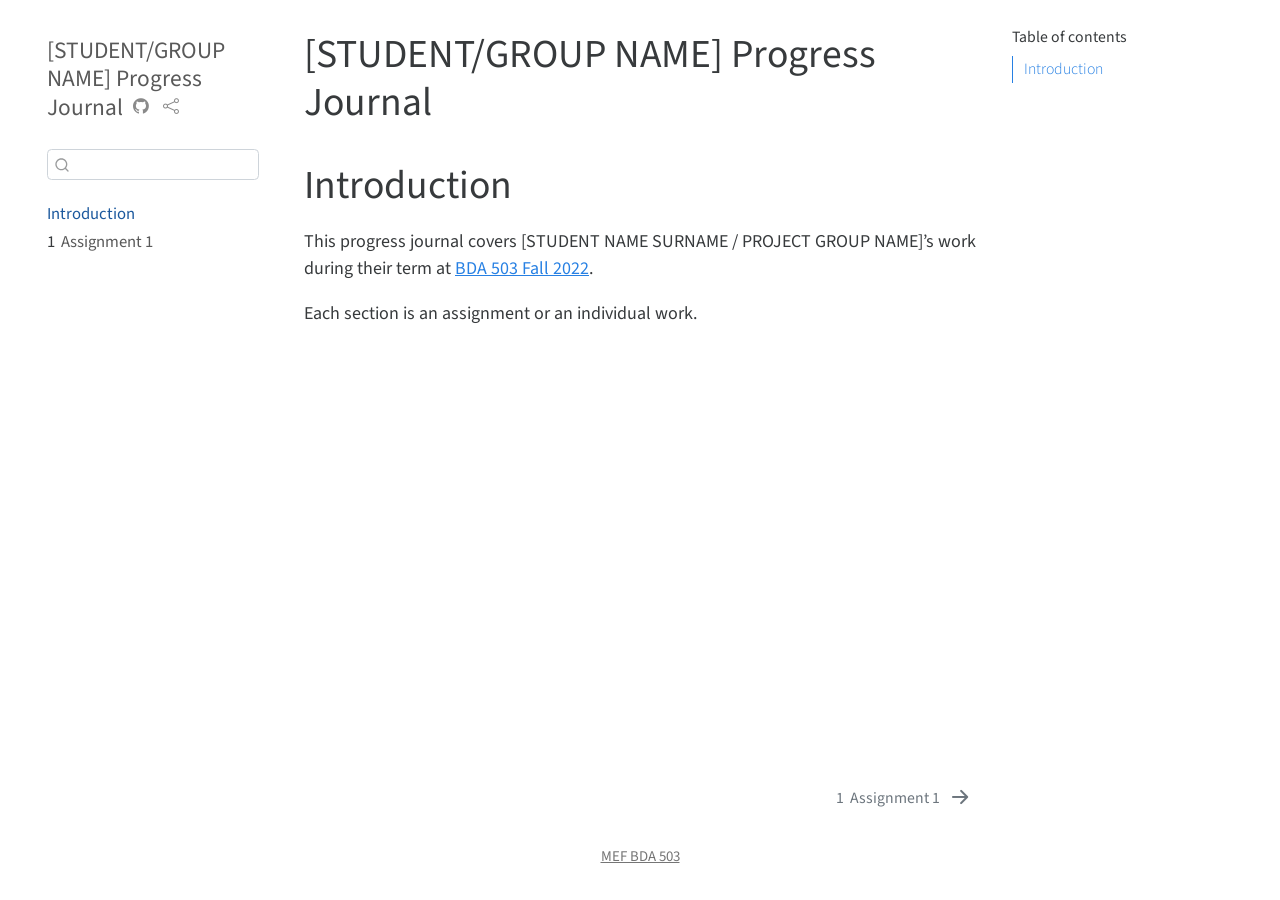
==== docs/index.html @ 937e17ab "Initial commit" ====
<!DOCTYPE html>
<html xmlns="http://www.w3.org/1999/xhtml" lang="en" xml:lang="en"><head>

<meta charset="utf-8">
<meta name="generator" content="quarto-1.0.38">

<meta name="viewport" content="width=device-width, initial-scale=1.0, user-scalable=yes">


<title>[STUDENT/GROUP NAME] Progress Journal</title>
<style>
code{white-space: pre-wrap;}
span.smallcaps{font-variant: small-caps;}
span.underline{text-decoration: underline;}
div.column{display: inline-block; vertical-align: top; width: 50%;}
div.hanging-indent{margin-left: 1.5em; text-indent: -1.5em;}
ul.task-list{list-style: none;}
</style>


<script src="site_libs/quarto-nav/quarto-nav.js"></script>
<script src="site_libs/quarto-nav/headroom.min.js"></script>
<script src="site_libs/clipboard/clipboard.min.js"></script>
<script src="site_libs/quarto-search/autocomplete.umd.js"></script>
<script src="site_libs/quarto-search/fuse.min.js"></script>
<script src="site_libs/quarto-search/quarto-search.js"></script>
<meta name="quarto:offset" content="./">
<link href="./assignment1.html" rel="next">
<script src="site_libs/quarto-html/quarto.js"></script>
<script src="site_libs/quarto-html/popper.min.js"></script>
<script src="site_libs/quarto-html/tippy.umd.min.js"></script>
<script src="site_libs/quarto-html/anchor.min.js"></script>
<link href="site_libs/quarto-html/tippy.css" rel="stylesheet">
<link href="site_libs/quarto-html/quarto-syntax-highlighting.css" rel="stylesheet" id="quarto-text-highlighting-styles">
<script src="site_libs/bootstrap/bootstrap.min.js"></script>
<link href="site_libs/bootstrap/bootstrap-icons.css" rel="stylesheet">
<link href="site_libs/bootstrap/bootstrap.min.css" rel="stylesheet" id="quarto-bootstrap" data-mode="light">
<script id="quarto-search-options" type="application/json">{
  "location": "sidebar",
  "copy-button": false,
  "collapse-after": 3,
  "panel-placement": "start",
  "type": "textbox",
  "limit": 20,
  "language": {
    "search-no-results-text": "No results",
    "search-matching-documents-text": "matching documents",
    "search-copy-link-title": "Copy link to search",
    "search-hide-matches-text": "Hide additional matches",
    "search-more-match-text": "more match in this document",
    "search-more-matches-text": "more matches in this document",
    "search-clear-button-title": "Clear",
    "search-detached-cancel-button-title": "Cancel",
    "search-submit-button-title": "Submit"
  }
}</script>


</head>

<body class="nav-sidebar floating">

<div id="quarto-search-results"></div>
  <header id="quarto-header" class="headroom fixed-top">
  <nav class="quarto-secondary-nav" data-bs-toggle="collapse" data-bs-target="#quarto-sidebar" aria-controls="quarto-sidebar" aria-expanded="false" aria-label="Toggle sidebar navigation" onclick="if (window.quartoToggleHeadroom) { window.quartoToggleHeadroom(); }">
    <div class="container-fluid d-flex justify-content-between">
      <h1 class="quarto-secondary-nav-title">[STUDENT/GROUP NAME] Progress Journal</h1>
      <button type="button" class="quarto-btn-toggle btn" aria-label="Show secondary navigation">
        <i class="bi bi-chevron-right"></i>
      </button>
    </div>
  </nav>
</header>
<!-- content -->
<div id="quarto-content" class="quarto-container page-columns page-rows-contents page-layout-article">
<!-- sidebar -->
  <nav id="quarto-sidebar" class="sidebar collapse sidebar-navigation floating overflow-auto">
    <div class="pt-lg-2 mt-2 text-left sidebar-header">
    <div class="sidebar-title mb-0 py-0">
      <a href="./">[STUDENT/GROUP NAME] Progress Journal</a> 
        <div class="sidebar-tools-main">
    <a href="https://github.com/pjournal/gh-pages-quarto-template" title="Source Code" class="sidebar-tool px-1"><i class="bi bi-github"></i></a>
    <a href="" title="Share" id="sidebar-tool-dropdown-0" class="sidebar-tool dropdown-toggle px-1" data-bs-toggle="dropdown" aria-expanded="false"><i class="bi bi-share"></i></a>
    <ul class="dropdown-menu" aria-labelledby="sidebar-tool-dropdown-0">
        <li>
          <a class="dropdown-item sidebar-tools-main-item" href="https://twitter.com/intent/tweet?url=|url|">
            <i class="bi bi-bi-twitter pe-1"></i>
          Twitter
          </a>
        </li>
        <li>
          <a class="dropdown-item sidebar-tools-main-item" href="https://www.facebook.com/sharer/sharer.php?u=|url|">
            <i class="bi bi-bi-facebook pe-1"></i>
          Facebook
          </a>
        </li>
    </ul>
</div>
    </div>
      </div>
      <div class="mt-2 flex-shrink-0 align-items-center">
        <div class="sidebar-search">
        <div id="quarto-search" class="" title="Search"></div>
        </div>
      </div>
    <div class="sidebar-menu-container"> 
    <ul class="list-unstyled mt-1">
        <li class="sidebar-item">
  <div class="sidebar-item-container"> 
  <a href="./index.html" class="sidebar-item-text sidebar-link active">Introduction</a>
  </div>
</li>
        <li class="sidebar-item">
  <div class="sidebar-item-container"> 
  <a href="./assignment1.html" class="sidebar-item-text sidebar-link"><span class="chapter-number">1</span>&nbsp; <span class="chapter-title">Assignment 1</span></a>
  </div>
</li>
    </ul>
    </div>
</nav>
<!-- margin-sidebar -->
    <div id="quarto-margin-sidebar" class="sidebar margin-sidebar">
        <nav id="TOC" role="doc-toc">
    <h2 id="toc-title">Table of contents</h2>
   
  <ul>
  <li><a href="#introduction" id="toc-introduction" class="nav-link active" data-scroll-target="#introduction">Introduction</a></li>
  </ul>
</nav>
    </div>
<!-- main -->
<main class="content" id="quarto-document-content">

<header id="title-block-header" class="quarto-title-block default">
<div class="quarto-title">
<h1 class="title d-none d-lg-block">[STUDENT/GROUP NAME] Progress Journal</h1>
</div>



<div class="quarto-title-meta">

    
    
  </div>
  

</header>

<section id="introduction" class="level1 unnumbered">
<h1 class="unnumbered">Introduction</h1>
<!-- DO NOT TOUCH THIS PART EXCEPT FILLING YOUR OR YOUR GROUP's NAME -->
<p>This progress journal covers [STUDENT NAME SURNAME / PROJECT GROUP NAME]’s work during their term at <a href="https://mef-bda503.github.io/fall22/">BDA 503 Fall 2022</a>.</p>
<p>Each section is an assignment or an individual work.</p>
<!-- IF THIS IS A GROUP UNCOMMENT BELOW -->
<!-- # Group Members

+ [Member 1](Member 1's Progress Journal URL with https://)  
+ [Member 2](Member 2's Progress Journal URL with https://)
+ [Member 3](Member 3's Progress Journal URL with https://)

# Group Project Details

Our group project is [PROJECT NAME]. [SHORT DESCRIPTION] -->


</section>

</main> <!-- /main -->
<script id="quarto-html-after-body" type="application/javascript">
window.document.addEventListener("DOMContentLoaded", function (event) {
  const toggleBodyColorMode = (bsSheetEl) => {
    const mode = bsSheetEl.getAttribute("data-mode");
    const bodyEl = window.document.querySelector("body");
    if (mode === "dark") {
      bodyEl.classList.add("quarto-dark");
      bodyEl.classList.remove("quarto-light");
    } else {
      bodyEl.classList.add("quarto-light");
      bodyEl.classList.remove("quarto-dark");
    }
  }
  const toggleBodyColorPrimary = () => {
    const bsSheetEl = window.document.querySelector("link#quarto-bootstrap");
    if (bsSheetEl) {
      toggleBodyColorMode(bsSheetEl);
    }
  }
  toggleBodyColorPrimary();  
  const icon = "";
  const anchorJS = new window.AnchorJS();
  anchorJS.options = {
    placement: 'right',
    icon: icon
  };
  anchorJS.add('.anchored');
  const clipboard = new window.ClipboardJS('.code-copy-button', {
    target: function(trigger) {
      return trigger.previousElementSibling;
    }
  });
  clipboard.on('success', function(e) {
    // button target
    const button = e.trigger;
    // don't keep focus
    button.blur();
    // flash "checked"
    button.classList.add('code-copy-button-checked');
    var currentTitle = button.getAttribute("title");
    button.setAttribute("title", "Copied!");
    setTimeout(function() {
      button.setAttribute("title", currentTitle);
      button.classList.remove('code-copy-button-checked');
    }, 1000);
    // clear code selection
    e.clearSelection();
  });
  function tippyHover(el, contentFn) {
    const config = {
      allowHTML: true,
      content: contentFn,
      maxWidth: 500,
      delay: 100,
      arrow: false,
      appendTo: function(el) {
          return el.parentElement;
      },
      interactive: true,
      interactiveBorder: 10,
      theme: 'quarto',
      placement: 'bottom-start'
    };
    window.tippy(el, config); 
  }
  const noterefs = window.document.querySelectorAll('a[role="doc-noteref"]');
  for (var i=0; i<noterefs.length; i++) {
    const ref = noterefs[i];
    tippyHover(ref, function() {
      let href = ref.getAttribute('href');
      try { href = new URL(href).hash; } catch {}
      const id = href.replace(/^#\/?/, "");
      const note = window.document.getElementById(id);
      return note.innerHTML;
    });
  }
  var bibliorefs = window.document.querySelectorAll('a[role="doc-biblioref"]');
  for (var i=0; i<bibliorefs.length; i++) {
    const ref = bibliorefs[i];
    const cites = ref.parentNode.getAttribute('data-cites').split(' ');
    tippyHover(ref, function() {
      var popup = window.document.createElement('div');
      cites.forEach(function(cite) {
        var citeDiv = window.document.createElement('div');
        citeDiv.classList.add('hanging-indent');
        citeDiv.classList.add('csl-entry');
        var biblioDiv = window.document.getElementById('ref-' + cite);
        if (biblioDiv) {
          citeDiv.innerHTML = biblioDiv.innerHTML;
        }
        popup.appendChild(citeDiv);
      });
      return popup.innerHTML;
    });
  }
});
</script>
<nav class="page-navigation">
  <div class="nav-page nav-page-previous">
  </div>
  <div class="nav-page nav-page-next">
      <a href="./assignment1.html" class="pagination-link">
        <span class="nav-page-text"><span class="chapter-number">1</span>&nbsp; <span class="chapter-title">Assignment 1</span></span> <i class="bi bi-arrow-right-short"></i>
      </a>
  </div>
</nav>
</div> <!-- /content -->
<footer class="footer">
  <div class="nav-footer">
      <div class="nav-footer-center"><a href="https://mef-bda503.github.io">MEF BDA 503</a></div>
  </div>
</footer>



</body></html>
---- docs/site_libs/quarto-html/tippy.css ----
.tippy-box[data-animation=fade][data-state=hidden]{opacity:0}[data-tippy-root]{max-width:calc(100vw - 10px)}.tippy-box{position:relative;background-color:#333;color:#fff;border-radius:4px;font-size:14px;line-height:1.4;white-space:normal;outline:0;transition-property:transform,visibility,opacity}.tippy-box[data-placement^=top]>.tippy-arrow{bottom:0}.tippy-box[data-placement^=top]>.tippy-arrow:before{bottom:-7px;left:0;border-width:8px 8px 0;border-top-color:initial;transform-origin:center top}.tippy-box[data-placement^=bottom]>.tippy-arrow{top:0}.tippy-box[data-placement^=bottom]>.tippy-arrow:before{top:-7px;left:0;border-width:0 8px 8px;border-bottom-color:initial;transform-origin:center bottom}.tippy-box[data-placement^=left]>.tippy-arrow{right:0}.tippy-box[data-placement^=left]>.tippy-arrow:before{border-width:8px 0 8px 8px;border-left-color:initial;right:-7px;transform-origin:center left}.tippy-box[data-placement^=right]>.tippy-arrow{left:0}.tippy-box[data-placement^=right]>.tippy-arrow:before{left:-7px;border-width:8px 8px 8px 0;border-right-color:initial;transform-origin:center right}.tippy-box[data-inertia][data-state=visible]{transition-timing-function:cubic-bezier(.54,1.5,.38,1.11)}.tippy-arrow{width:16px;height:16px;color:#333}.tippy-arrow:before{content:"";position:absolute;border-color:transparent;border-style:solid}.tippy-content{position:relative;padding:5px 9px;z-index:1}
---- docs/site_libs/quarto-html/quarto-syntax-highlighting.css ----
/* quarto syntax highlight colors */
:root {
  --quarto-hl-ot-color: #003B4F;
  --quarto-hl-at-color: #657422;
  --quarto-hl-ss-color: #20794D;
  --quarto-hl-an-color: #5E5E5E;
  --quarto-hl-fu-color: #4758AB;
  --quarto-hl-st-color: #20794D;
  --quarto-hl-cf-color: #003B4F;
  --quarto-hl-op-color: #5E5E5E;
  --quarto-hl-er-color: #AD0000;
  --quarto-hl-bn-color: #AD0000;
  --quarto-hl-al-color: #AD0000;
  --quarto-hl-va-color: #111111;
  --quarto-hl-bu-color: inherit;
  --quarto-hl-ex-color: inherit;
  --quarto-hl-pp-color: #AD0000;
  --quarto-hl-in-color: #5E5E5E;
  --quarto-hl-vs-color: #20794D;
  --quarto-hl-wa-color: #5E5E5E;
  --quarto-hl-do-color: #5E5E5E;
  --quarto-hl-im-color: #00769E;
  --quarto-hl-ch-color: #20794D;
  --quarto-hl-dt-color: #AD0000;
  --quarto-hl-fl-color: #AD0000;
  --quarto-hl-co-color: #5E5E5E;
  --quarto-hl-cv-color: #5E5E5E;
  --quarto-hl-cn-color: #8f5902;
  --quarto-hl-sc-color: #5E5E5E;
  --quarto-hl-dv-color: #AD0000;
  --quarto-hl-kw-color: #003B4F;
}

/* other quarto variables */
:root {
  --quarto-font-monospace: SFMono-Regular, Menlo, Monaco, Consolas, "Liberation Mono", "Courier New", monospace;
}

pre > code.sourceCode > span {
  color: #003B4F;
}

code span {
  color: #003B4F;
}

code.sourceCode > span {
  color: #003B4F;
}

div.sourceCode,
div.sourceCode pre.sourceCode {
  color: #003B4F;
}

code span.ot {
  color: #003B4F;
}

code span.at {
  color: #657422;
}

code span.ss {
  color: #20794D;
}

code span.an {
  color: #5E5E5E;
}

code span.fu {
  color: #4758AB;
}

code span.st {
  color: #20794D;
}

code span.cf {
  color: #003B4F;
}

code span.op {
  color: #5E5E5E;
}

code span.er {
  color: #AD0000;
}

code span.bn {
  color: #AD0000;
}

code span.al {
  color: #AD0000;
}

code span.va {
  color: #111111;
}

code span.pp {
  color: #AD0000;
}

code span.in {
  color: #5E5E5E;
}

code span.vs {
  color: #20794D;
}

code span.wa {
  color: #5E5E5E;
  font-style: italic;
}

code span.do {
  color: #5E5E5E;
  font-style: italic;
}

code span.im {
  color: #00769E;
}

code span.ch {
  color: #20794D;
}

code span.dt {
  color: #AD0000;
}

code span.fl {
  color: #AD0000;
}

code span.co {
  color: #5E5E5E;
}

code span.cv {
  color: #5E5E5E;
  font-style: italic;
}

code span.cn {
  color: #8f5902;
}

code span.sc {
  color: #5E5E5E;
}

code span.dv {
  color: #AD0000;
}

code span.kw {
  color: #003B4F;
}

.prevent-inlining {
  content: "</";
}

/*# sourceMappingURL=debc5d5d77c3f9108843748ff7464032.css.map */
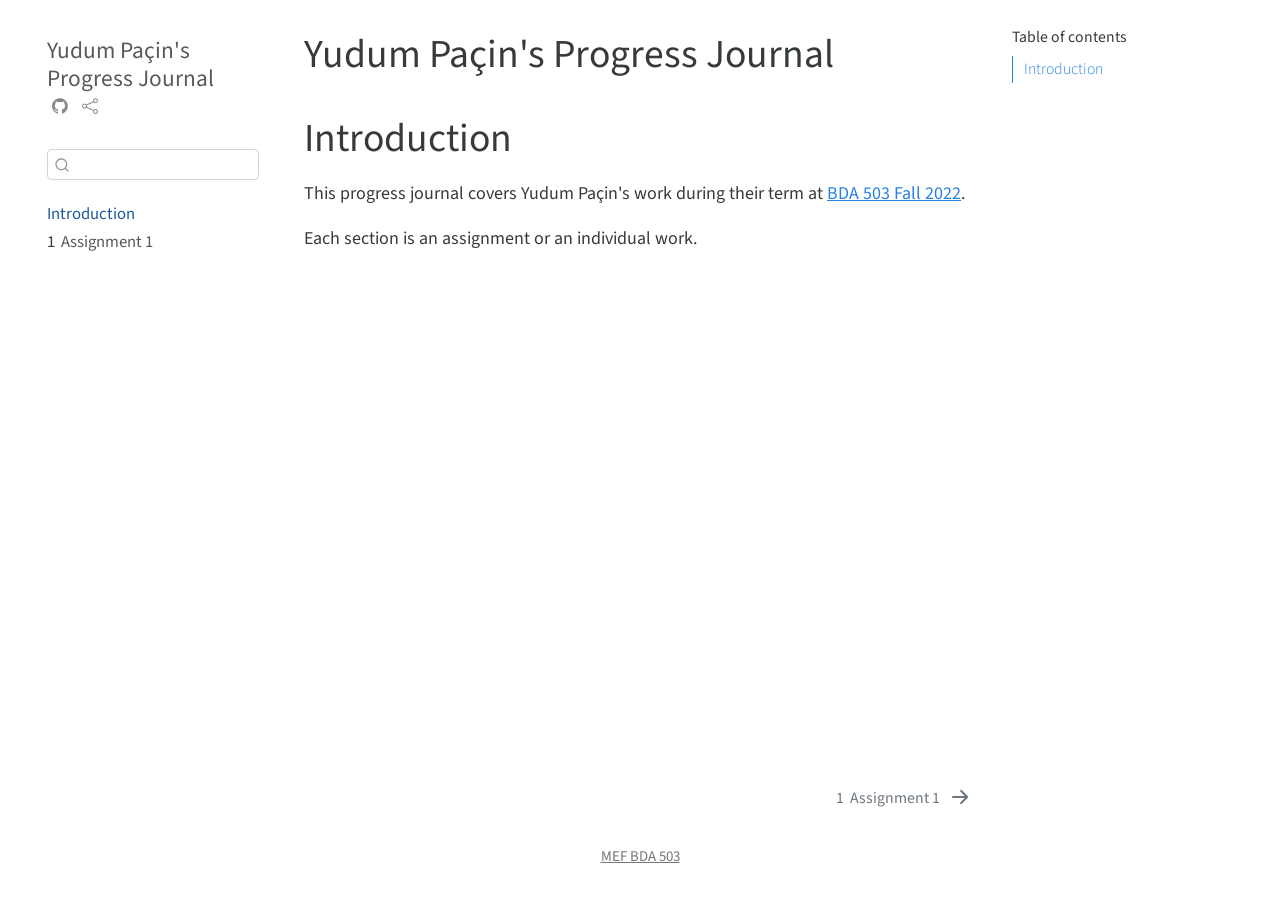
==== commit c3269288: "BDA503" ====
--- a/docs/index.html
+++ b/docs/index.html
@@ -7,7 +7,7 @@
 <meta name="viewport" content="width=device-width, initial-scale=1.0, user-scalable=yes">
 
 
-<title>[STUDENT/GROUP NAME] Progress Journal</title>
+<title>Yudum Paçin's Progress Journal</title>
 <style>
 code{white-space: pre-wrap;}
 span.smallcaps{font-variant: small-caps;}
@@ -77,7 +77,7 @@
   <nav id="quarto-sidebar" class="sidebar collapse sidebar-navigation floating overflow-auto">
     <div class="pt-lg-2 mt-2 text-left sidebar-header">
     <div class="sidebar-title mb-0 py-0">
-      <a href="./">[STUDENT/GROUP NAME] Progress Journal</a> 
+      <a href="./">Yudum Paçin's Progress Journal</a> 
         <div class="sidebar-tools-main">
     <a href="https://github.com/pjournal/gh-pages-quarto-template" title="Source Code" class="sidebar-tool px-1"><i class="bi bi-github"></i></a>
     <a href="" title="Share" id="sidebar-tool-dropdown-0" class="sidebar-tool dropdown-toggle px-1" data-bs-toggle="dropdown" aria-expanded="false"><i class="bi bi-share"></i></a>
@@ -133,7 +133,7 @@
 
 <header id="title-block-header" class="quarto-title-block default">
 <div class="quarto-title">
-<h1 class="title d-none d-lg-block">[STUDENT/GROUP NAME] Progress Journal</h1>
+<h1 class="title d-none d-lg-block">Yudum Paçin's Progress Journal</h1>
 </div>
 
 
@@ -150,7 +150,7 @@
 <section id="introduction" class="level1 unnumbered">
 <h1 class="unnumbered">Introduction</h1>
 <!-- DO NOT TOUCH THIS PART EXCEPT FILLING YOUR OR YOUR GROUP's NAME -->
-<p>This progress journal covers [STUDENT NAME SURNAME / PROJECT GROUP NAME]’s work during their term at <a href="https://mef-bda503.github.io/fall22/">BDA 503 Fall 2022</a>.</p>
+<p>This progress journal covers Yudum Paçin's work during their term at <a href="https://mef-bda503.github.io/fall22/">BDA 503 Fall 2022</a>.</p>
 <p>Each section is an assignment or an individual work.</p>
 <!-- IF THIS IS A GROUP UNCOMMENT BELOW -->
 <!-- # Group Members
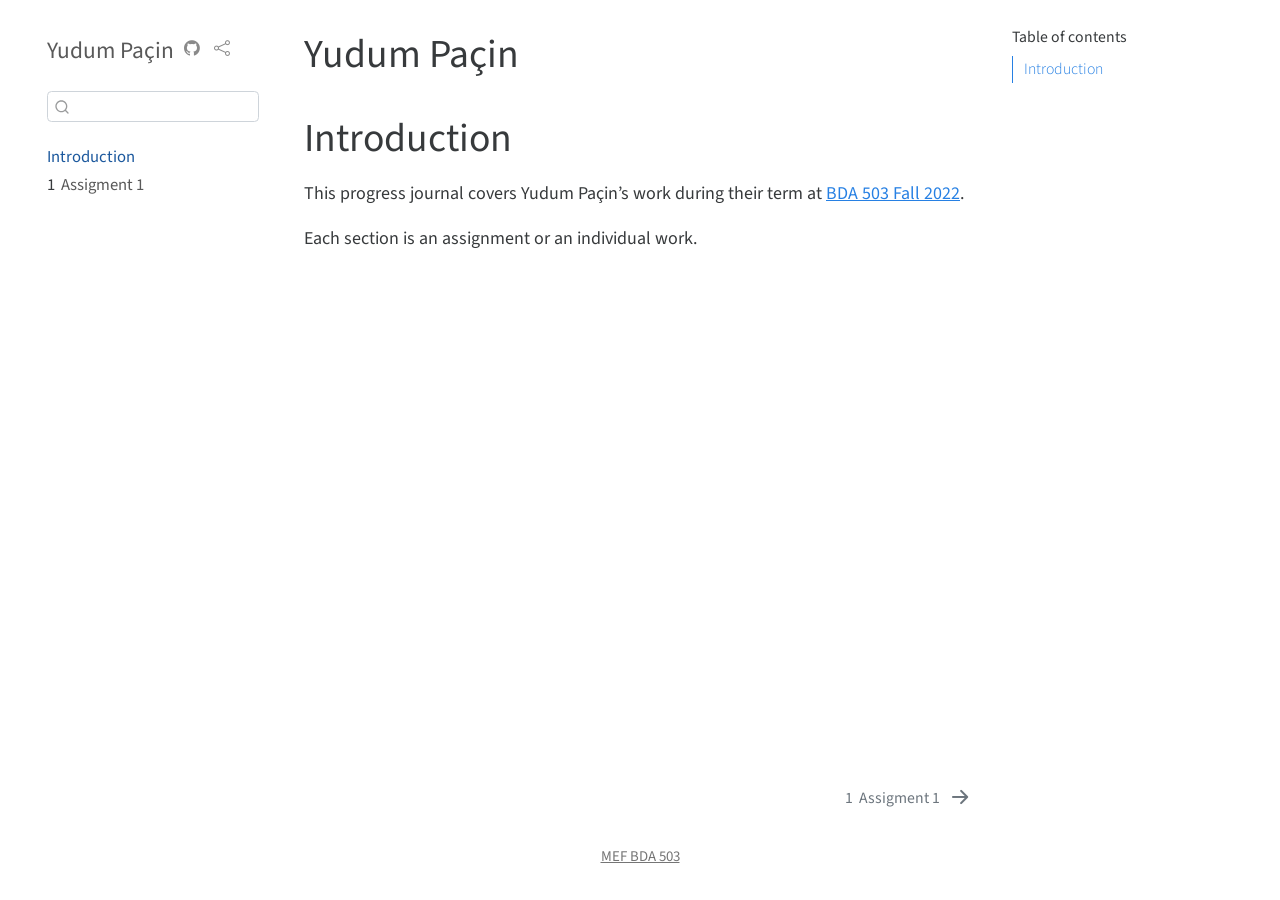
==== commit 4fe8bcca: "BDA503" ====
--- a/docs/index.html
+++ b/docs/index.html
@@ -2,19 +2,24 @@
 <html xmlns="http://www.w3.org/1999/xhtml" lang="en" xml:lang="en"><head>
 
 <meta charset="utf-8">
-<meta name="generator" content="quarto-1.0.38">
+<meta name="generator" content="quarto-1.1.251">
 
 <meta name="viewport" content="width=device-width, initial-scale=1.0, user-scalable=yes">
 
 
-<title>Yudum Paçin's Progress Journal</title>
+<title>Yudum Paçin</title>
 <style>
 code{white-space: pre-wrap;}
 span.smallcaps{font-variant: small-caps;}
-span.underline{text-decoration: underline;}
-div.column{display: inline-block; vertical-align: top; width: 50%;}
+div.columns{display: flex; gap: min(4vw, 1.5em);}
+div.column{flex: auto; overflow-x: auto;}
 div.hanging-indent{margin-left: 1.5em; text-indent: -1.5em;}
 ul.task-list{list-style: none;}
+ul.task-list li input[type="checkbox"] {
+  width: 0.8em;
+  margin: 0 0.8em 0.2em -1.6em;
+  vertical-align: middle;
+}
 </style>
 
 
@@ -64,7 +69,7 @@
   <header id="quarto-header" class="headroom fixed-top">
   <nav class="quarto-secondary-nav" data-bs-toggle="collapse" data-bs-target="#quarto-sidebar" aria-controls="quarto-sidebar" aria-expanded="false" aria-label="Toggle sidebar navigation" onclick="if (window.quartoToggleHeadroom) { window.quartoToggleHeadroom(); }">
     <div class="container-fluid d-flex justify-content-between">
-      <h1 class="quarto-secondary-nav-title">[STUDENT/GROUP NAME] Progress Journal</h1>
+      <h1 class="quarto-secondary-nav-title">Yudum Paçin</h1>
       <button type="button" class="quarto-btn-toggle btn" aria-label="Show secondary navigation">
         <i class="bi bi-chevron-right"></i>
       </button>
@@ -77,9 +82,9 @@
   <nav id="quarto-sidebar" class="sidebar collapse sidebar-navigation floating overflow-auto">
     <div class="pt-lg-2 mt-2 text-left sidebar-header">
     <div class="sidebar-title mb-0 py-0">
-      <a href="./">Yudum Paçin's Progress Journal</a> 
+      <a href="./">Yudum Paçin</a> 
         <div class="sidebar-tools-main">
-    <a href="https://github.com/pjournal/gh-pages-quarto-template" title="Source Code" class="sidebar-tool px-1"><i class="bi bi-github"></i></a>
+    <a href="https://github.com/pjournal/mef06-yudumpacin" title="Source Code" class="sidebar-tool px-1"><i class="bi bi-github"></i></a>
     <a href="" title="Share" id="sidebar-tool-dropdown-0" class="sidebar-tool dropdown-toggle px-1" data-bs-toggle="dropdown" aria-expanded="false"><i class="bi bi-share"></i></a>
     <ul class="dropdown-menu" aria-labelledby="sidebar-tool-dropdown-0">
         <li>
@@ -112,7 +117,7 @@
 </li>
         <li class="sidebar-item">
   <div class="sidebar-item-container"> 
-  <a href="./assignment1.html" class="sidebar-item-text sidebar-link"><span class="chapter-number">1</span>&nbsp; <span class="chapter-title">Assignment 1</span></a>
+  <a href="./assignment1.html" class="sidebar-item-text sidebar-link"><span class="chapter-number">1</span>&nbsp; <span class="chapter-title">Assigment 1</span></a>
   </div>
 </li>
     </ul>
@@ -120,7 +125,7 @@
 </nav>
 <!-- margin-sidebar -->
     <div id="quarto-margin-sidebar" class="sidebar margin-sidebar">
-        <nav id="TOC" role="doc-toc">
+        <nav id="TOC" role="doc-toc" class="toc-active">
     <h2 id="toc-title">Table of contents</h2>
    
   <ul>
@@ -133,7 +138,7 @@
 
 <header id="title-block-header" class="quarto-title-block default">
 <div class="quarto-title">
-<h1 class="title d-none d-lg-block">Yudum Paçin's Progress Journal</h1>
+<h1 class="title d-none d-lg-block">Yudum Paçin</h1>
 </div>
 
 
@@ -150,7 +155,7 @@
 <section id="introduction" class="level1 unnumbered">
 <h1 class="unnumbered">Introduction</h1>
 <!-- DO NOT TOUCH THIS PART EXCEPT FILLING YOUR OR YOUR GROUP's NAME -->
-<p>This progress journal covers Yudum Paçin's work during their term at <a href="https://mef-bda503.github.io/fall22/">BDA 503 Fall 2022</a>.</p>
+<p>This progress journal covers Yudum Paçin’s work during their term at <a href="https://mef-bda503.github.io/fall22/">BDA 503 Fall 2022</a>.</p>
 <p>Each section is an assignment or an individual work.</p>
 <!-- IF THIS IS A GROUP UNCOMMENT BELOW -->
 <!-- # Group Members
@@ -236,7 +241,8 @@
   for (var i=0; i<noterefs.length; i++) {
     const ref = noterefs[i];
     tippyHover(ref, function() {
-      let href = ref.getAttribute('href');
+      // use id or data attribute instead here
+      let href = ref.getAttribute('data-footnote-href') || ref.getAttribute('href');
       try { href = new URL(href).hash; } catch {}
       const id = href.replace(/^#\/?/, "");
       const note = window.document.getElementById(id);
@@ -269,7 +275,7 @@
   </div>
   <div class="nav-page nav-page-next">
       <a href="./assignment1.html" class="pagination-link">
-        <span class="nav-page-text"><span class="chapter-number">1</span>&nbsp; <span class="chapter-title">Assignment 1</span></span> <i class="bi bi-arrow-right-short"></i>
+        <span class="nav-page-text"><span class="chapter-number">1</span>&nbsp; <span class="chapter-title">Assigment 1</span></span> <i class="bi bi-arrow-right-short"></i>
       </a>
   </div>
 </nav>
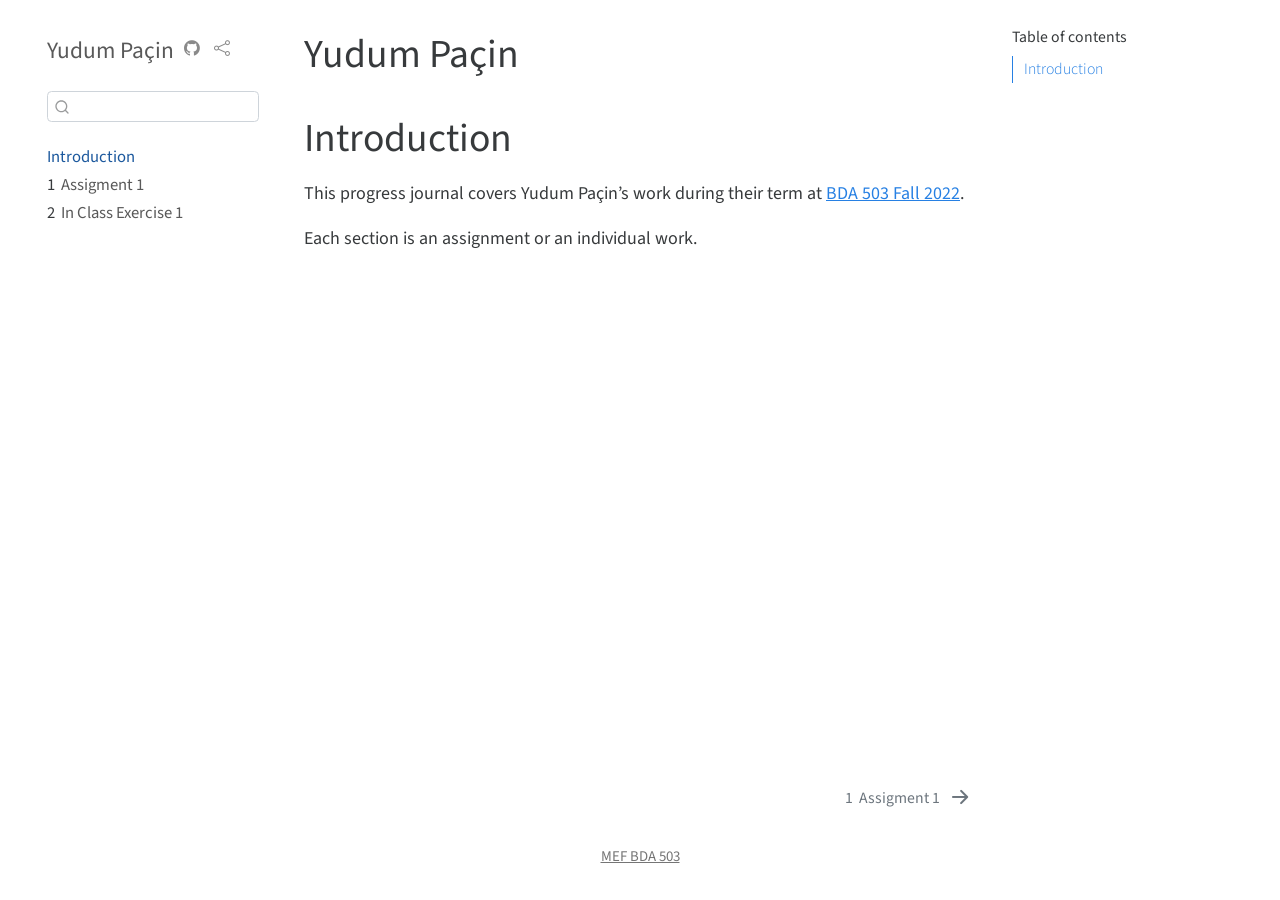
==== commit 77d6929c: "BDA503" ====
--- a/docs/index.html
+++ b/docs/index.html
@@ -118,6 +118,11 @@
         <li class="sidebar-item">
   <div class="sidebar-item-container"> 
   <a href="./assignment1.html" class="sidebar-item-text sidebar-link"><span class="chapter-number">1</span>&nbsp; <span class="chapter-title">Assigment 1</span></a>
+  </div>
+</li>
+        <li class="sidebar-item">
+  <div class="sidebar-item-container"> 
+  <a href="./inclass1.html" class="sidebar-item-text sidebar-link"><span class="chapter-number">2</span>&nbsp; <span class="chapter-title">In Class Exercise 1</span></a>
   </div>
 </li>
     </ul>
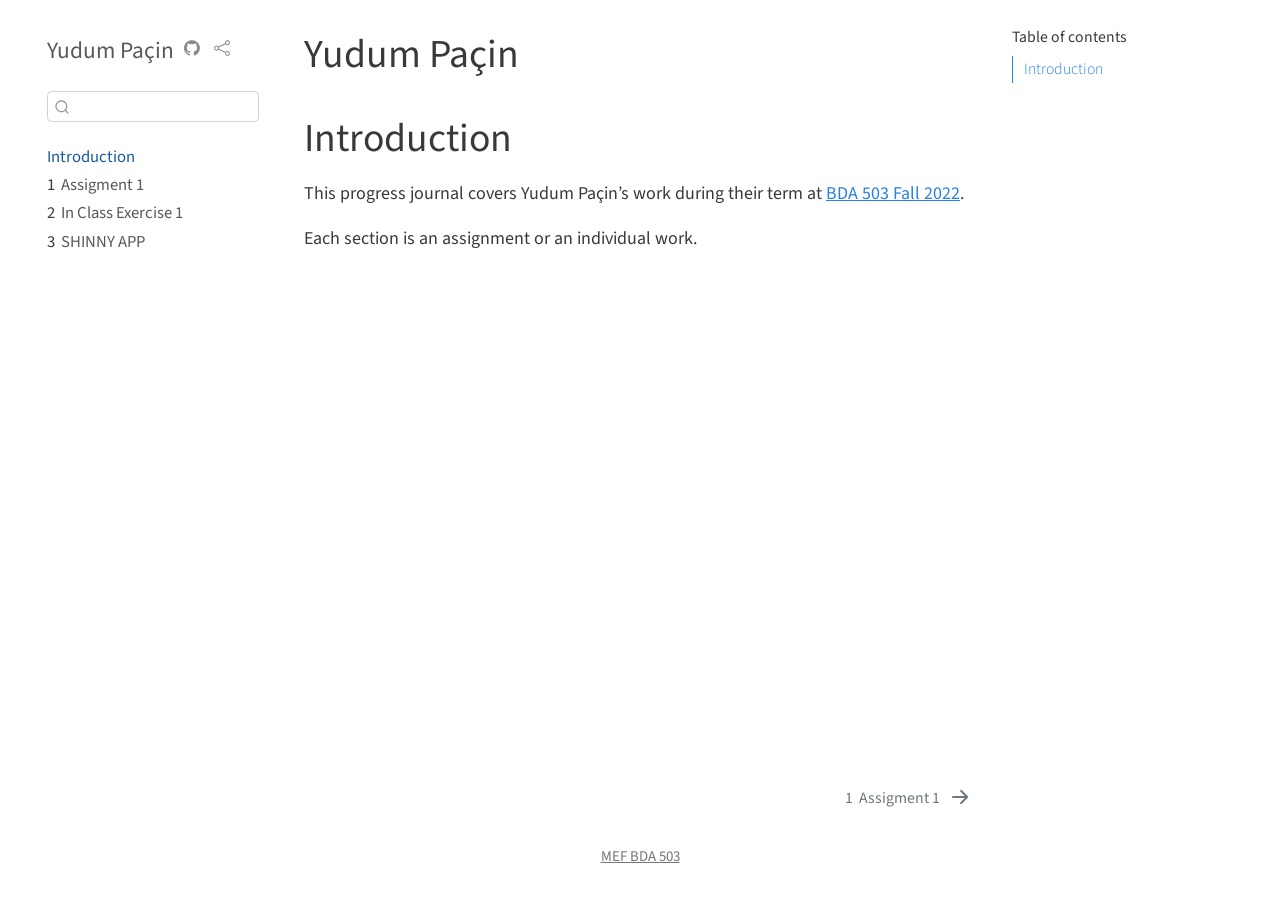
==== commit 42c5300b: "shinny app" ====
--- a/docs/index.html
+++ b/docs/index.html
@@ -125,6 +125,11 @@
   <a href="./inclass1.html" class="sidebar-item-text sidebar-link"><span class="chapter-number">2</span>&nbsp; <span class="chapter-title">In Class Exercise 1</span></a>
   </div>
 </li>
+        <li class="sidebar-item">
+  <div class="sidebar-item-container"> 
+  <a href="./shinnyapp.html" class="sidebar-item-text sidebar-link"><span class="chapter-number">3</span>&nbsp; <span class="chapter-title">SHINNY APP</span></a>
+  </div>
+</li>
     </ul>
     </div>
 </nav>
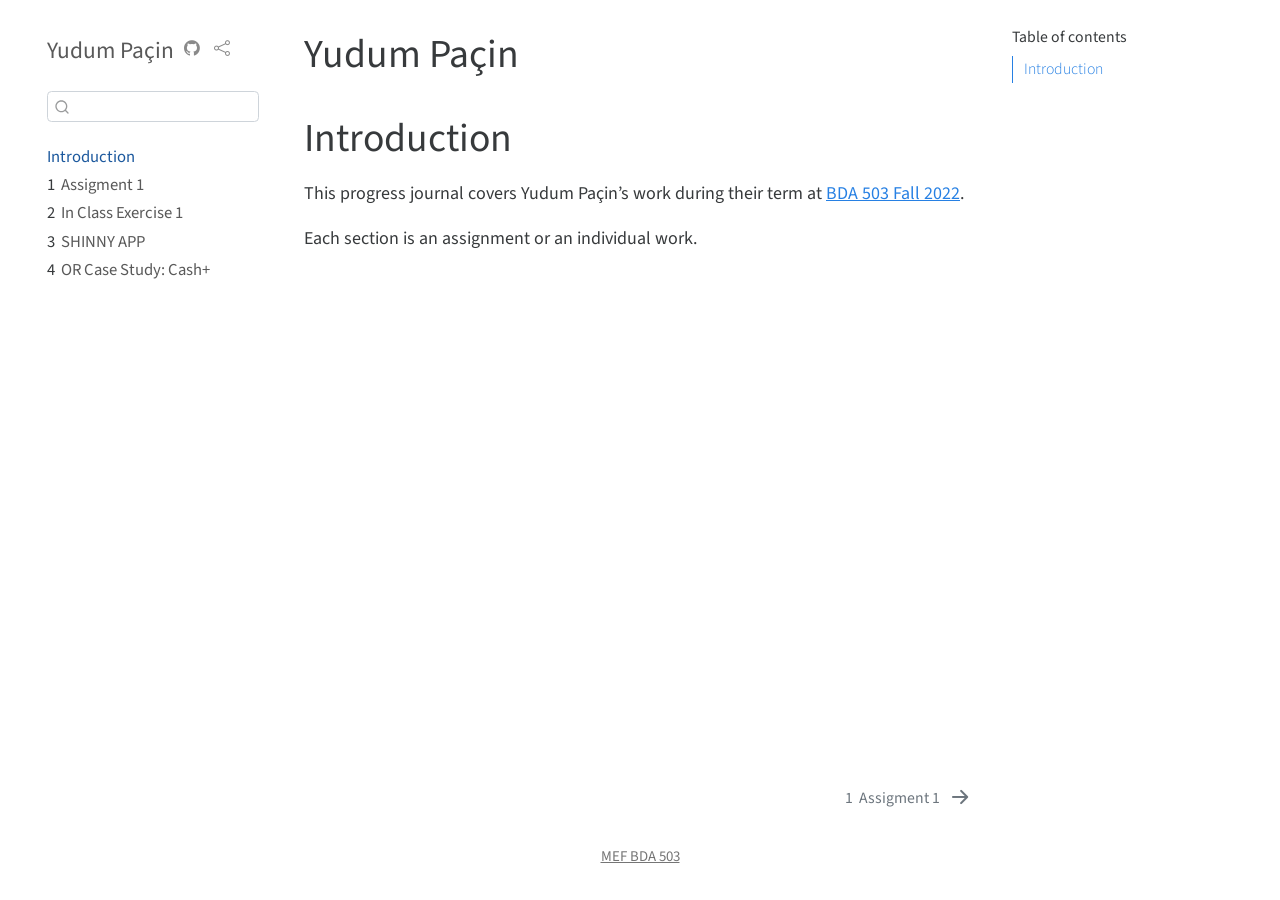
==== commit 3dfb011a: "case study" ====
--- a/docs/index.html
+++ b/docs/index.html
@@ -130,6 +130,11 @@
   <a href="./shinnyapp.html" class="sidebar-item-text sidebar-link"><span class="chapter-number">3</span>&nbsp; <span class="chapter-title">SHINNY APP</span></a>
   </div>
 </li>
+        <li class="sidebar-item">
+  <div class="sidebar-item-container"> 
+  <a href="./or.html" class="sidebar-item-text sidebar-link"><span class="chapter-number">4</span>&nbsp; <span class="chapter-title">OR Case Study: Cash+</span></a>
+  </div>
+</li>
     </ul>
     </div>
 </nav>
